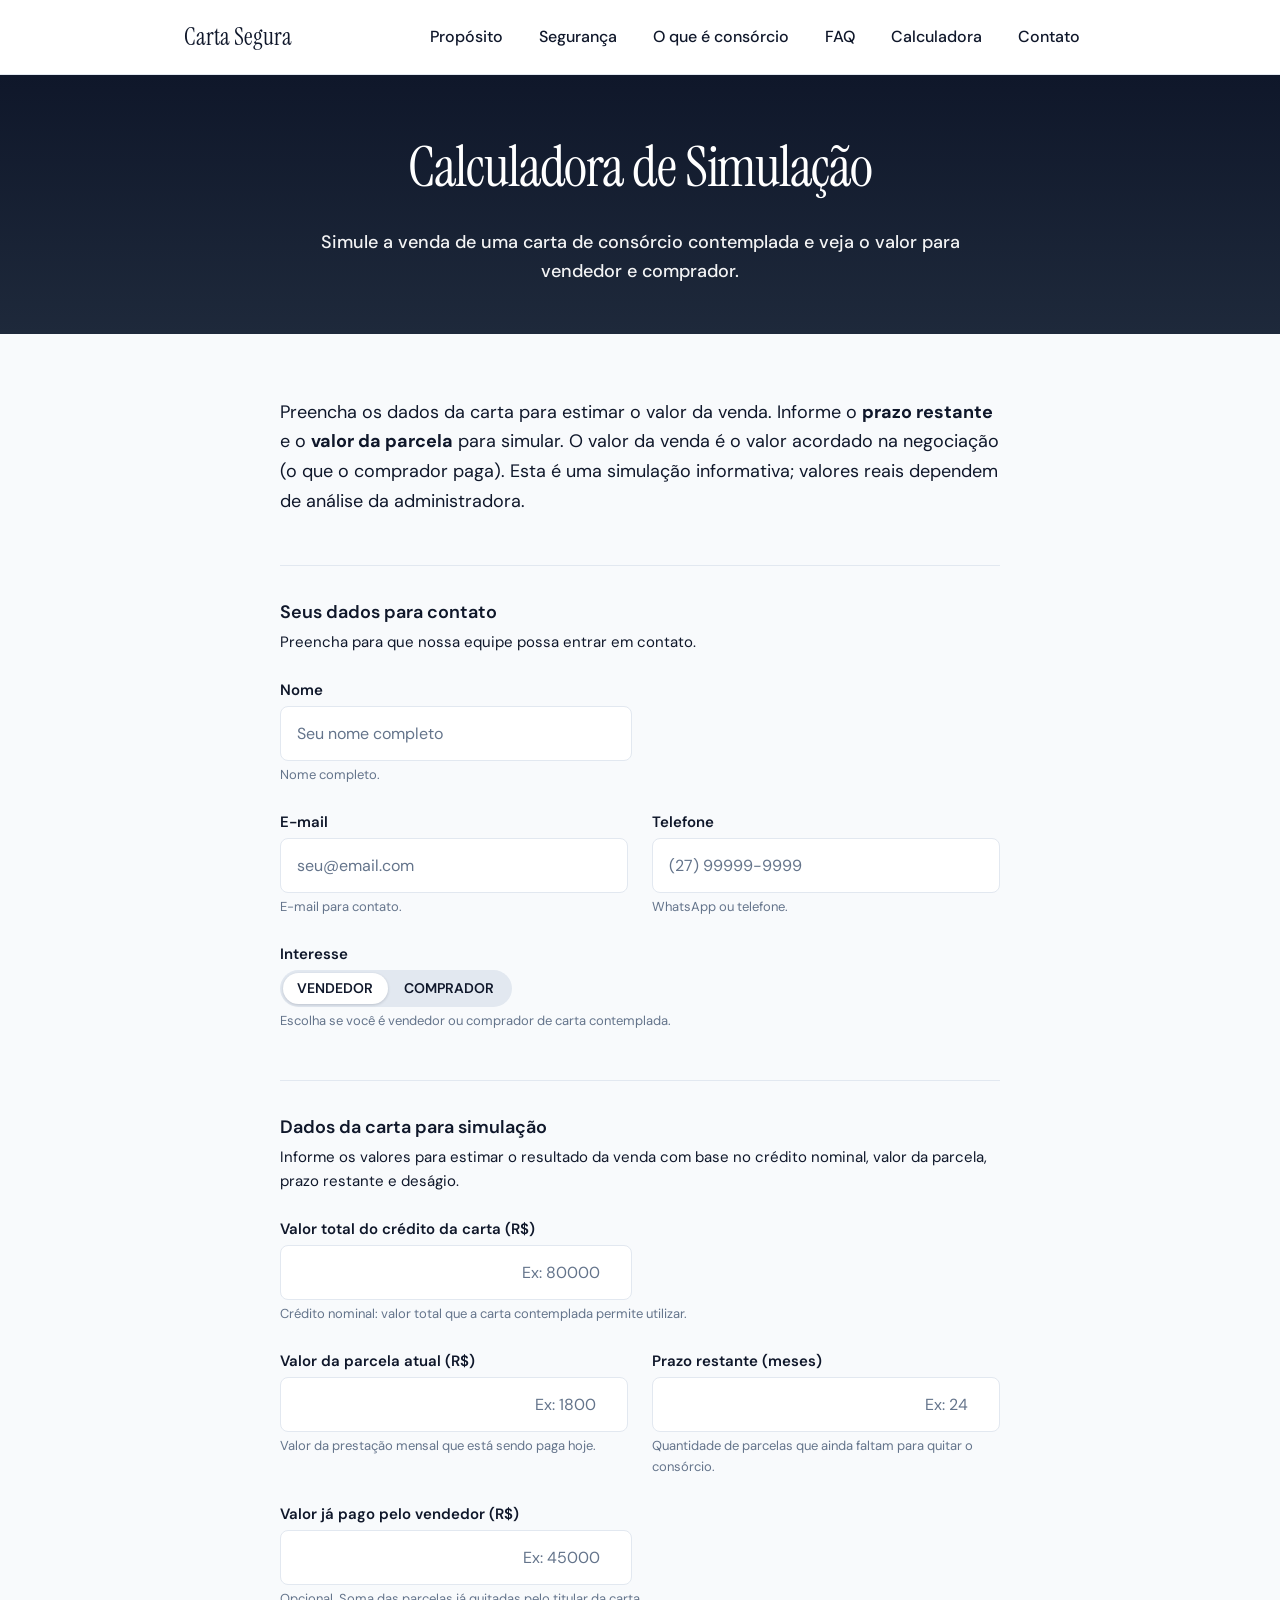
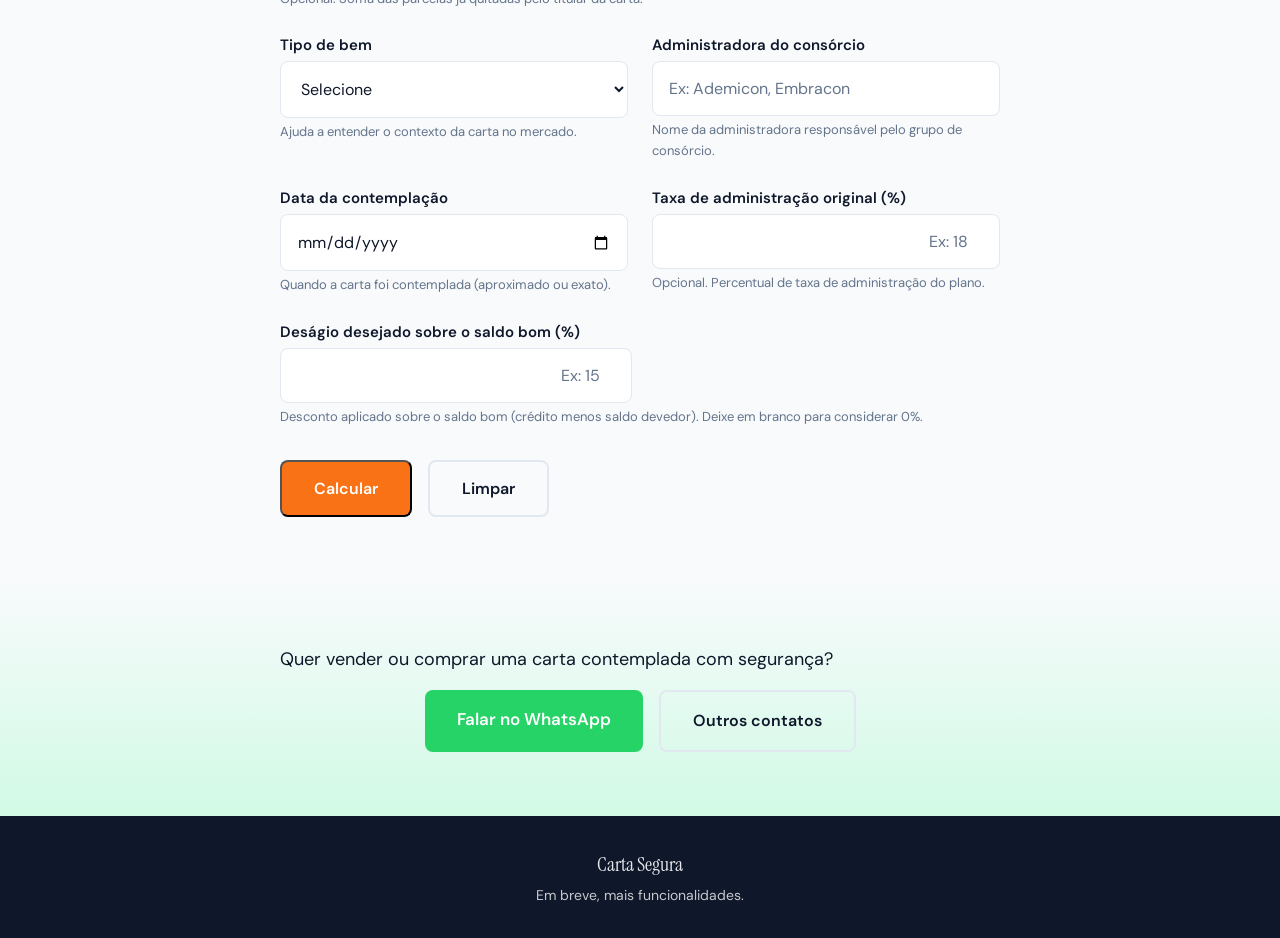
==== calculadora.html @ e3331265 "first version" ====
<!DOCTYPE html>
<html lang="pt-BR">
<head>
  <meta charset="UTF-8">
  <meta name="viewport" content="width=device-width, initial-scale=1.0">
  <meta name="description" content="Simule a venda de uma carta de consórcio contemplada e veja o valor da venda, o lucro do vendedor e a vantagem do comprador. Envie seus dados para continuar a negociação pelo WhatsApp com a Carta Segura.">
  <title>Simulador de Venda de Carta de Consórcio Contemplada — Carta Segura</title>
  <link rel="canonical" href="https://www.cartasegura.com.br/calculadora.html">
  <meta property="og:title" content="Simulador de Venda de Carta de Consórcio Contemplada — Carta Segura">
  <meta property="og:description" content="Calculadora gratuita para estimar a venda de carta contemplada: valor da venda, lucro do vendedor e economia do comprador, com continuidade via WhatsApp.">
  <meta property="og:type" content="website">
  <meta property="og:url" content="https://www.cartasegura.com.br/calculadora.html">
  <meta property="og:image" content="https://www.cartasegura.com.br/og-image-carta-segura.png">
  <meta name="twitter:card" content="summary_large_image">
  <meta name="twitter:title" content="Simulador de Venda de Carta de Consórcio Contemplada — Carta Segura">
  <meta name="twitter:description" content="Simule a venda de sua carta contemplada e receba atendimento via WhatsApp com especialistas da Carta Segura.">
  <!-- Google tag (gtag.js) -->
  <script async src="https://www.googletagmanager.com/gtag/js?id=G-836F8RKCVV"></script>
  <script>
    window.dataLayer = window.dataLayer || [];
    function gtag(){dataLayer.push(arguments);}
    gtag('js', new Date());

    gtag('config', 'G-836F8RKCVV');
  </script>
  <link rel="stylesheet" href="css/style.css">
  <link rel="preconnect" href="https://fonts.googleapis.com">
  <link rel="preconnect" href="https://fonts.gstatic.com" crossorigin>
  <link href="https://fonts.googleapis.com/css2?family=DM+Sans:ital,opsz,wght@0,9..40,400;0,9..40,500;0,9..40,600;0,9..40,700&family=Instrument+Serif:ital@0;1&display=swap" rel="stylesheet">
</head>
<body>
  <header class="header">
    <div class="header__inner">
      <a href="index.html" class="logo" aria-label="Carta Segura - Página inicial">Carta Segura</a>
      <button type="button" class="nav-toggle" aria-label="Abrir menu" aria-expanded="false">
        <span class="nav-toggle__bar"></span>
        <span class="nav-toggle__bar"></span>
        <span class="nav-toggle__bar"></span>
      </button>
      <nav class="nav" aria-label="Navegação principal">
        <ul class="nav__list">
          <li><a href="index.html#proposito">Propósito</a></li>
          <li><a href="index.html#seguranca">Segurança</a></li>
          <li><a href="o-que-e-consorcio.html">O que é consórcio</a></li>
          <li><a href="faq.html">FAQ</a></li>
          <li><a href="calculadora.html">Calculadora</a></li>
          <li><a href="index.html#contato">Contato</a></li>
        </ul>
      </nav>
    </div>
  </header>

  <main>
    <section class="hero hero--compact">
      <div class="hero__inner">
        <h1 class="hero__title">Calculadora de Simulação</h1>
        <p class="hero__tagline">Simule a venda de uma carta de consórcio contemplada e veja o valor para vendedor e comprador.</p>
      </div>
    </section>

    <section class="section section--alt">
      <div class="container container--prose">
        <p class="section__lead">Preencha os dados da carta para estimar o valor da venda. Informe o <strong>prazo restante</strong> e o <strong>valor da parcela</strong> para simular. O valor da venda é o valor acordado na negociação (o que o comprador paga). Esta é uma simulação informativa; valores reais dependem de análise da administradora.</p>

        <form id="calc-form" class="calc-form" novalidate>
          <div class="calc-form-divider">
            <h3 class="calc-form-divider__title">Seus dados para contato</h3>
            <p class="calc-form-divider__desc">Preencha para que nossa equipe possa entrar em contato.</p>
          </div>
          <div class="calc-field">
            <label class="calc-field__label" for="contato-nome">Nome</label>
            <input type="text" id="contato-nome" class="calc-field__input" placeholder="Seu nome completo" required autocomplete="name" aria-describedby="contato-nome-desc">
            <span id="contato-nome-desc" class="calc-field__hint">Nome completo.</span>
          </div>
          <div class="calc-field-row">
            <div class="calc-field">
              <label class="calc-field__label" for="contato-email">E-mail</label>
              <input type="email" id="contato-email" class="calc-field__input" placeholder="seu@email.com" required autocomplete="email" aria-describedby="contato-email-desc">
              <span id="contato-email-desc" class="calc-field__hint">E-mail para contato.</span>
            </div>
            <div class="calc-field">
              <label class="calc-field__label" for="contato-telefone">Telefone</label>
              <input type="tel" id="contato-telefone" class="calc-field__input" placeholder="(27) 99999-9999" required autocomplete="tel" aria-describedby="contato-telefone-desc">
              <span id="contato-telefone-desc" class="calc-field__hint">WhatsApp ou telefone.</span>
            </div>
          </div>
          <div class="calc-field">
            <label class="calc-field__label" for="contato-interesse">Interesse</label>
            <div class="calc-toggle" role="radiogroup" aria-describedby="contato-interesse-desc">
              <button type="button" class="calc-toggle__option is-active" data-value="vender" aria-pressed="true">
                VENDEDOR
              </button>
              <button type="button" class="calc-toggle__option" data-value="comprar" aria-pressed="false">
                COMPRADOR
              </button>
              <input type="hidden" id="contato-interesse" name="contato-interesse" value="vender" required>
            </div>
            <span id="contato-interesse-desc" class="calc-field__hint">Escolha se você é vendedor ou comprador de carta contemplada.</span>
          </div>

          <div id="dados-carta-section" hidden>
            <div class="calc-form-divider">
              <h3 class="calc-form-divider__title">Dados da carta para simulação</h3>
              <p class="calc-form-divider__desc">Informe os valores para estimar o resultado da venda com base no crédito nominal, valor da parcela, prazo restante e deságio.</p>
            </div>
            <div class="calc-field calc-field--number">
              <label class="calc-field__label" for="valor-credito">Valor total do crédito da carta (R$)</label>
              <input type="number" id="valor-credito" class="calc-field__input" min="0" step="1000" placeholder="Ex: 80000" required aria-describedby="valor-credito-desc">
              <span id="valor-credito-desc" class="calc-field__hint">Crédito nominal: valor total que a carta contemplada permite utilizar.</span>
            </div>
            <div class="calc-field-row">
              <div class="calc-field calc-field--number">
                <label class="calc-field__label" for="valor-parcela">Valor da parcela atual (R$)</label>
                <input type="number" id="valor-parcela" class="calc-field__input" min="0" step="100" placeholder="Ex: 1800" required aria-describedby="valor-parcela-desc">
                <span id="valor-parcela-desc" class="calc-field__hint">Valor da prestação mensal que está sendo paga hoje.</span>
              </div>
              <div class="calc-field calc-field--number">
                <label class="calc-field__label" for="prazo-restante">Prazo restante (meses)</label>
                <input type="number" id="prazo-restante" class="calc-field__input" min="1" step="1" placeholder="Ex: 24" required aria-describedby="prazo-restante-desc">
                <span id="prazo-restante-desc" class="calc-field__hint">Quantidade de parcelas que ainda faltam para quitar o consórcio.</span>
              </div>
            </div>
            <div class="calc-field calc-field--number">
              <label class="calc-field__label" for="valor-pago">Valor já pago pelo vendedor (R$)</label>
              <input type="number" id="valor-pago" class="calc-field__input" min="0" step="1000" placeholder="Ex: 45000" aria-describedby="valor-pago-desc">
              <span id="valor-pago-desc" class="calc-field__hint">Opcional. Soma das parcelas já quitadas pelo titular da carta.</span>
            </div>
            <div class="calc-field-row">
              <div class="calc-field">
                <label class="calc-field__label" for="tipo-bem-vendedor">Tipo de bem</label>
                <select id="tipo-bem-vendedor" class="calc-field__input" aria-describedby="tipo-bem-vendedor-desc">
                  <option value="">Selecione</option>
                  <option value="Imóvel">Imóvel</option>
                  <option value="Automóvel">Automóvel</option>
                  <option value="Veículo pesado">Veículo pesado</option>
                  <option value="Outro">Outro</option>
                </select>
                <span id="tipo-bem-vendedor-desc" class="calc-field__hint">Ajuda a entender o contexto da carta no mercado.</span>
              </div>
              <div class="calc-field">
                <label class="calc-field__label" for="administradora-consorcio">Administradora do consórcio</label>
                <input type="text" id="administradora-consorcio" class="calc-field__input" placeholder="Ex: Ademicon, Embracon" aria-describedby="administradora-consorcio-desc">
                <span id="administradora-consorcio-desc" class="calc-field__hint">Nome da administradora responsável pelo grupo de consórcio.</span>
              </div>
            </div>
            <div class="calc-field-row">
              <div class="calc-field">
                <label class="calc-field__label" for="data-contemplacao">Data da contemplação</label>
                <input type="date" id="data-contemplacao" class="calc-field__input" aria-describedby="data-contemplacao-desc">
                <span id="data-contemplacao-desc" class="calc-field__hint">Quando a carta foi contemplada (aproximado ou exato).</span>
              </div>
              <div class="calc-field calc-field--number">
                <label class="calc-field__label" for="taxa-adm">Taxa de administração original (%)</label>
                <input type="number" id="taxa-adm" class="calc-field__input" min="0" max="100" step="0.1" placeholder="Ex: 18" aria-describedby="taxa-adm-desc">
                <span id="taxa-adm-desc" class="calc-field__hint">Opcional. Percentual de taxa de administração do plano.</span>
              </div>
            </div>
            <div class="calc-field calc-field--number">
              <label class="calc-field__label" for="desagio-vendedor">Deságio desejado sobre o saldo bom (%)</label>
              <input type="number" id="desagio-vendedor" class="calc-field__input" min="0" max="100" step="0.5" placeholder="Ex: 15" aria-describedby="desagio-vendedor-desc">
              <span id="desagio-vendedor-desc" class="calc-field__hint">Desconto aplicado sobre o saldo bom (crédito menos saldo devedor). Deixe em branco para considerar 0%.</span>
            </div>
          </div>

          <div id="perfil-compra-section">
            <div class="calc-form-divider">
              <h3 class="calc-form-divider__title">Perfil de compra (opcional)</h3>
              <p class="calc-form-divider__desc">Se você também está avaliando a compra de uma carta, preencha para enriquecer a simulação.</p>
            </div>
            <div class="calc-field-row">
            <div class="calc-field calc-field--number">
                <label class="calc-field__label" for="comprador-valor-credito">Valor de crédito desejado (R$)</label>
                <input type="number" id="comprador-valor-credito" class="calc-field__input" min="0" step="1000" placeholder="Ex: 80000" aria-describedby="comprador-valor-credito-desc">
                <span id="comprador-valor-credito-desc" class="calc-field__hint">Quanto você gostaria de ter em crédito para compra do bem.</span>
              </div>
            <div class="calc-field calc-field--number">
                <label class="calc-field__label" for="comprador-capital-disponivel">Capital disponível para entrada (R$)</label>
                <input type="number" id="comprador-capital-disponivel" class="calc-field__input" min="0" step="1000" placeholder="Ex: 20000" aria-describedby="comprador-capital-disponivel-desc">
                <span id="comprador-capital-disponivel-desc" class="calc-field__hint">Quanto você tem hoje para investir na compra da carta.</span>
              </div>
            </div>
            <div class="calc-field-row">
              <div class="calc-field">
                <label class="calc-field__label" for="comprador-finalidade">Finalidade da compra</label>
                <select id="comprador-finalidade" class="calc-field__input" aria-describedby="comprador-finalidade-desc">
                  <option value="">Selecione</option>
                  <option value="Uso próprio">Uso próprio</option>
                  <option value="Investimento para aluguel">Investimento para aluguel</option>
                  <option value="Complementação de crédito">Complementação de crédito</option>
                  <option value="Outro">Outro</option>
                </select>
                <span id="comprador-finalidade-desc" class="calc-field__hint">Como você pretende utilizar o crédito.</span>
              </div>
              <div class="calc-field">
                <label class="calc-field__label" for="comprador-tipo-bem">Tipo de bem do interesse</label>
                <select id="comprador-tipo-bem" class="calc-field__input" aria-describedby="comprador-tipo-bem-desc">
                  <option value="">Selecione</option>
                  <option value="Imóvel">Imóvel</option>
                  <option value="Automóvel">Automóvel</option>
                  <option value="Veículo pesado">Veículo pesado</option>
                  <option value="Outro">Outro</option>
                </select>
                <span id="comprador-tipo-bem-desc" class="calc-field__hint">Ajuda a direcionar melhor a análise da Carta Segura.</span>
              </div>
            </div>
          </div>
          <div class="calc-actions">
            <button type="submit" class="btn btn--primary" id="btn-calcular" hidden>Calcular</button>
            <a href="https://wa.me/5527992289588" id="btn-whatsapp-form" class="btn btn--whatsapp js-whatsapp-enrich" target="_blank" rel="noopener noreferrer">
              Falar com especialista no WhatsApp
            </a>
            <button type="reset" class="btn btn--secondary">Limpar</button>
          </div>
        </form>

        <div id="calc-result" class="calc-result" aria-live="polite" hidden>
          <h2 class="section__title">Resultado da simulação</h2>

          <div class="calc-result__values-wrapper">
            <div class="calc-result__values calc-views">
              <div class="calc-view calc-view--vendedor" id="view-vendedor">
                <h3 class="calc-view__title">Para quem está vendendo</h3>
                <p class="calc-view__tagline">Veja o saldo bom, o deságio aplicado e o valor sugerido de venda</p>
                <dl class="calc-result__list">
                  <div class="calc-result__row">
                    <dt>Crédito nominal da carta</dt>
                    <dd id="result-vendedor-credito">—</dd>
                  </div>
                  <div class="calc-result__row">
                    <dt>Saldo devedor restante</dt>
                    <dd id="result-vendedor-saldo-devedor">—</dd>
                  </div>
                  <div class="calc-result__row calc-result__row--highlight">
                    <dt>Saldo bom (crédito − saldo devedor)</dt>
                    <dd id="result-vendedor-saldo-bom">—</dd>
                  </div>
                  <div class="calc-result__row">
                    <dt>Valor que você já pagou (investido)</dt>
                    <dd id="result-vendedor-investido">—</dd>
                  </div>
                  <div class="calc-result__row">
                    <dt>Deságio aplicado sobre o saldo bom</dt>
                    <dd id="result-vendedor-desagio">—</dd>
                  </div>
                  <div class="calc-result__row calc-result__row--highlight calc-result__row--positive">
                    <dt>Valor sugerido de venda da carta</dt>
                    <dd id="result-vendedor-valor-venda">—</dd>
                  </div>
                  <div class="calc-result__row calc-result__row--muted">
                    <dt>Lucro estimado em relação ao que você já pagou</dt>
                    <dd id="result-lucro-vendedor">—</dd>
                  </div>
                </dl>
                <p class="calc-view__takeaway" id="takeaway-vendedor">Com base no crédito, saldo devedor e deságio escolhido, esta é uma estimativa de valor de mercado para a sua carta.</p>
              </div>

              <div class="calc-view calc-view--comprador" id="view-comprador">
                <h3 class="calc-view__title">Para quem está comprando</h3>
                <p class="calc-view__tagline">Compare quanto investe, o crédito que recebe e se o capital disponível é suficiente</p>
                <dl class="calc-result__list">
                  <div class="calc-result__row">
                    <dt>Crédito que você obtém com a carta</dt>
                    <dd id="result-comprador-credito">—</dd>
                  </div>
                  <div class="calc-result__row">
                    <dt>Valor sugerido a investir nesta carta</dt>
                    <dd id="result-comprador-paga">—</dd>
                  </div>
                  <div class="calc-result__row">
                    <dt>Seu capital disponível para investir</dt>
                    <dd id="result-comprador-capital-disponivel">—</dd>
                  </div>
                  <div class="calc-result__row calc-result__row--highlight calc-result__row--positive calc-result__row--hidden" id="row-economia">
                    <dt>Economia em relação ao valor de face do crédito</dt>
                    <dd id="result-economia">—</dd>
                  </div>
                </dl>
                <p class="calc-view__takeaway" id="takeaway-comprador">Você adquire um crédito à vista pagando menos que em um empréstimo ou financiamento tradicional.</p>
              </div>
            </div>
            <div class="calc-result__overlay">
              <p class="calc-result__overlay-text">Para uma simulação personalizada e valores exatos, fale conosco no WhatsApp.</p>
              <a href="https://wa.me/5527992289588" class="btn btn--whatsapp btn--whatsapp-lg js-whatsapp-enrich" target="_blank" rel="noopener noreferrer">Abrir WhatsApp</a>
            </div>
          </div>

          <p class="calc-result__disclaimer">Simulação meramente informativa. Para operações reais e números precisos, entre em contato pela administradora do grupo ou <a href="https://wa.me/5527992289588" class="js-whatsapp-enrich" target="_blank" rel="noopener noreferrer">fale conosco no WhatsApp</a>.</p>
        </div>
      </div>
    </section>

    <section class="section section--contact">
      <div class="container">
        <p class="section__lead">Quer vender ou comprar uma carta contemplada com segurança?</p>
        <div class="contact-ctas">
          <a href="https://wa.me/5527992289588" class="btn btn--whatsapp btn--whatsapp-lg js-whatsapp-enrich" target="_blank" rel="noopener noreferrer">Falar no WhatsApp</a>
          <a href="index.html#contato" class="btn btn--secondary">Outros contatos</a>
        </div>
      </div>
    </section>
  </main>

  <footer class="footer">
    <div class="footer__inner">
      <p class="footer__brand">Carta Segura</p>
      <p class="footer__copy">Em breve, mais funcionalidades.</p>
    </div>
  </footer>

  <script src="js/calculadora.js"></script>
  <script src="js/main.js"></script>
</body>
</html>
---- css/style.css ----
/* Carta Segura — design system */
:root {
  /* Cores de Fundo e Superfície (Transparência e Limpeza) */
  --background: #ffffff;
  --surface: #f8fafc;
  --surface-border: #e2e8f0;

  /* Azul Marinho Escuro (Segurança e Solidez Financeira) */
  --primary-navy: #0f172a;
  --sidebar-navy: #1e293b;

  /* Verde Validação (Garantia anti-fraude e Status) */
  --verified-green: #10b981;
  --verified-bg: #d1fae5;

  /* Laranja/Coral (Botões de Ação e Fluxo de Transação) */
  --accent-orange: #f97316;
  --accent-hover: #ea580c;

  /* Tipografia (Legibilidade) */
  --text-main: #0f172a;
  --text-muted: #64748b;

  /* Contato WhatsApp (cor de marca) */
  --color-whatsapp: #25d366;

  /* Layout e tipografia */
  --font-sans: "DM Sans", system-ui, sans-serif;
  --font-serif: "Instrument Serif", Georgia, serif;
  --space-xs: 0.25rem;
  --space-sm: 0.5rem;
  --space-md: 1rem;
  --space-lg: 1.5rem;
  --space-xl: 2rem;
  --space-2xl: 3rem;
  --space-3xl: 4rem;
  --max-width: 720px;
  --max-width-wide: 960px;
  --radius: 8px;
  --shadow: 0 2px 8px rgba(15, 23, 42, 0.08);
  --shadow-lg: 0 8px 24px rgba(15, 23, 42, 0.12);
}

*,
*::before,
*::after {
  box-sizing: border-box;
}

html {
  scroll-behavior: smooth;
}

body {
  margin: 0;
  font-family: var(--font-sans);
  font-size: 1rem;
  line-height: 1.6;
  color: var(--text-main);
  background: var(--surface);
}

/* Header */
.header {
  position: sticky;
  top: 0;
  z-index: 100;
  background: var(--background);
  border-bottom: 1px solid var(--surface-border);
}

.header__inner {
  max-width: var(--max-width-wide);
  margin: 0 auto;
  padding: var(--space-md) var(--space-lg);
  display: flex;
  align-items: center;
  justify-content: space-between;
}

.logo {
  font-family: var(--font-serif);
  font-size: 1.5rem;
  font-weight: 400;
  color: var(--primary-navy);
  text-decoration: none;
}

.logo:hover {
  color: var(--sidebar-navy);
}

.nav-toggle {
  display: flex;
  flex-direction: column;
  gap: 5px;
  padding: var(--space-sm);
  background: none;
  border: none;
  cursor: pointer;
  color: var(--text-main);
}

.nav-toggle__bar {
  width: 22px;
  height: 2px;
  background: currentColor;
  border-radius: 1px;
  transition: transform 0.2s, opacity 0.2s;
}

.nav-toggle[aria-expanded="true"] .nav-toggle__bar:nth-child(1) {
  transform: translateY(7px) rotate(45deg);
}

.nav-toggle[aria-expanded="true"] .nav-toggle__bar:nth-child(2) {
  opacity: 0;
}

.nav-toggle[aria-expanded="true"] .nav-toggle__bar:nth-child(3) {
  transform: translateY(-7px) rotate(-45deg);
}

.nav__list {
  list-style: none;
  margin: 0;
  padding: 0;
  display: none;
}

.nav__list a {
  color: var(--text-main);
  text-decoration: none;
  font-weight: 500;
  padding: var(--space-sm) var(--space-md);
  display: block;
}

.nav__list a:hover {
  color: var(--primary-navy);
}

@media (min-width: 768px) {
  .nav-toggle {
    display: none;
  }

  .nav__list {
    display: flex;
    gap: var(--space-xs);
  }

  .nav__list a {
    padding: var(--space-sm) var(--space-md);
  }
}

/* Hero */
.hero {
  background: linear-gradient(180deg, var(--primary-navy) 0%, var(--sidebar-navy) 100%);
  color: #fff;
  padding: var(--space-3xl) var(--space-lg);
  text-align: center;
}

.hero__inner {
  max-width: var(--max-width);
  margin: 0 auto;
}

.hero__title {
  font-family: var(--font-serif);
  font-size: clamp(2.25rem, 6vw, 3.5rem);
  font-weight: 400;
  margin: 0 0 var(--space-md);
  letter-spacing: -0.02em;
}

.hero__tagline {
  font-size: 1.125rem;
  opacity: 0.95;
  margin: 0 0 var(--space-lg);
  font-weight: 500;
}

.hero__sub {
  font-size: 1rem;
  opacity: 0.9;
  margin: 0 0 var(--space-xl);
  max-width: 42ch;
  margin-left: auto;
  margin-right: auto;
  line-height: 1.65;
}

.hero__sub strong {
  font-weight: 600;
}

.hero--compact {
  padding: var(--space-2xl) var(--space-lg);
}

.hero--compact .hero__tagline {
  margin-bottom: 0;
}

/* Buttons */
.btn {
  display: inline-block;
  padding: var(--space-md) var(--space-xl);
  font-family: var(--font-sans);
  font-size: 1rem;
  font-weight: 600;
  text-decoration: none;
  border-radius: var(--radius);
  cursor: pointer;
  transition: background 0.2s, color 0.2s, transform 0.15s;
}

.btn--primary {
  background: var(--accent-orange);
  color: #fff;
}

.btn--primary:hover {
  background: var(--accent-hover);
  color: #fff;
}

.btn--whatsapp {
  background: var(--color-whatsapp);
  color: #fff;
  border: none;
}

.btn--whatsapp:hover {
  background: #20bd5a;
  color: #fff;
  filter: brightness(1.05);
}

.btn--secondary {
  background: transparent;
  color: var(--primary-navy);
  border: 2px solid var(--surface-border);
}

.btn--secondary:hover {
  background: var(--surface);
  border-color: var(--primary-navy);
}

/* Calculadora */
.calc-form {
  margin-top: var(--space-xl);
}

.calc-field {
  margin-bottom: var(--space-lg);
}

.calc-field-row {
  display: grid;
  gap: var(--space-lg);
}

@media (min-width: 480px) {
  .calc-field-row {
    grid-template-columns: 1fr 1fr;
  }
}

.calc-field__label {
  display: block;
  font-size: 0.9375rem;
  font-weight: 600;
  color: var(--primary-navy);
  margin-bottom: var(--space-xs);
}

.calc-field__input {
  width: 100%;
  max-width: 22rem;
  padding: var(--space-md);
  font-family: var(--font-sans);
  font-size: 1rem;
  border: 1px solid var(--surface-border);
  border-radius: var(--radius);
  color: var(--text-main);
  background: var(--background);
}

.calc-field__input:focus {
  outline: none;
  border-color: var(--accent-orange);
  box-shadow: 0 0 0 3px rgba(249, 115, 22, 0.15);
}

.calc-field__input::placeholder {
  color: var(--text-muted);
}

.calc-field__hint {
  display: block;
  font-size: 0.8125rem;
  color: var(--text-muted);
  margin-top: var(--space-xs);
}

.calc-field--number .calc-field__input {
  text-align: right;
  font-variant-numeric: tabular-nums;
}

.calc-form-divider {
  margin: var(--space-2xl) 0 var(--space-lg);
  padding-top: var(--space-xl);
  border-top: 1px solid var(--surface-border);
}

.calc-form-divider__title {
  font-size: 1.125rem;
  font-weight: 600;
  color: var(--primary-navy);
  margin: 0 0 var(--space-xs);
}

.calc-form-divider__desc {
  font-size: 0.9375rem;
  color: var(--text-muted);
  margin: 0;
}

.calc-field__radios {
  margin: 0;
  padding: var(--space-md) 0;
  border: none;
}

.calc-radio {
  display: flex;
  align-items: center;
  gap: var(--space-sm);
  cursor: pointer;
  padding: var(--space-sm) 0;
  font-size: 1rem;
  color: var(--text-main);
}

.calc-radio input {
  width: 1.125rem;
  height: 1.125rem;
  margin: 0;
  accent-color: var(--accent-orange);
}

.calc-radio span {
  flex: 1;
}

.calc-toggle {
  display: inline-flex;
  align-items: center;
  padding: 3px;
  border-radius: 999px;
  background: #e2e8f0;
  gap: 2px;
}

.calc-toggle__option {
  border: none;
  background: transparent;
  color: var(--primary-navy);
  font-family: var(--font-sans);
  font-size: 0.875rem;
  font-weight: 600;
  padding: 0.4rem 0.9rem;
  border-radius: 999px;
  cursor: pointer;
  transition: background 0.15s ease, color 0.15s ease, transform 0.1s ease;
}

.calc-toggle__option.is-active {
  background: #fff;
  color: var(--primary-navy);
  box-shadow: 0 1px 3px rgba(15, 23, 42, 0.18);
}

.calc-toggle__option:focus-visible {
  outline: 2px solid var(--accent-orange);
  outline-offset: 2px;
}

.sr-only {
  position: absolute;
  width: 1px;
  height: 1px;
  padding: 0;
  margin: -1px;
  overflow: hidden;
  clip: rect(0, 0, 0, 0);
  white-space: nowrap;
  border: 0;
}

.calc-actions {
  display: flex;
  flex-wrap: wrap;
  gap: var(--space-md);
  margin-top: var(--space-xl);
}

.calc-result {
  margin-top: var(--space-2xl);
  padding: var(--space-xl);
  background: var(--background);
  border: 1px solid var(--surface-border);
  border-radius: var(--radius);
  box-shadow: var(--shadow);
}

.calc-result__list {
  margin: 0;
  padding: 0;
  list-style: none;
}

.calc-result__row {
  display: flex;
  flex-wrap: wrap;
  justify-content: space-between;
  align-items: baseline;
  gap: var(--space-sm);
  padding: var(--space-md) 0;
  border-bottom: 1px solid var(--surface-border);
}

.calc-result__row:last-of-type {
  border-bottom: none;
}

.calc-result__row--highlight dd {
  font-size: 1.25rem;
  font-weight: 700;
  color: var(--primary-navy);
}

.calc-result__row dt {
  margin: 0;
  font-size: 0.9375rem;
  font-weight: 500;
  color: var(--text-main);
}

.calc-result__row dd {
  margin: 0;
  font-size: 1rem;
  font-weight: 600;
  color: var(--primary-navy);
}

.calc-result__row--muted dd {
  font-weight: 500;
  color: var(--verified-green);
}

.calc-result__row--hidden {
  display: none;
}

.calc-result__disclaimer {
  margin: var(--space-lg) 0 0;
  padding-top: var(--space-lg);
  border-top: 1px solid var(--surface-border);
  font-size: 0.8125rem;
  color: var(--text-muted);
}

.calc-result__disclaimer a {
  color: var(--color-whatsapp);
  font-weight: 600;
  text-decoration: none;
}

.calc-result__disclaimer a:hover {
  text-decoration: underline;
}

.calc-result__values-wrapper {
  position: relative;
  margin-top: var(--space-xl);
}

.calc-result__values {
  filter: blur(5px);
  user-select: none;
  pointer-events: none;
  transition: filter 0.3s ease;
}

.calc-result__overlay {
  position: absolute;
  inset: 0;
  display: flex;
  flex-direction: column;
  align-items: center;
  justify-content: center;
  gap: var(--space-lg);
  padding: var(--space-xl);
  background: rgba(255, 255, 255, 0.85);
  border-radius: var(--radius);
}

.calc-result__overlay-text {
  margin: 0;
  font-size: 1rem;
  font-weight: 600;
  color: var(--primary-navy);
  text-align: center;
  max-width: 22rem;
}

.btn--whatsapp-lg {
  padding: var(--space-md) var(--space-xl);
  font-size: 1.0625rem;
}

.contact-ctas {
  display: flex;
  flex-wrap: wrap;
  gap: var(--space-md);
  justify-content: center;
  margin-top: var(--space-md);
}

.calc-views {
  display: grid;
  gap: var(--space-xl);
  margin-top: var(--space-xl);
}

@media (min-width: 640px) {
  .calc-views {
    grid-template-columns: 1fr 1fr;
  }
}

.calc-view {
  padding: var(--space-xl);
  background: var(--surface);
  border-radius: var(--radius);
  border: 1px solid var(--surface-border);
}

.calc-view--vendedor {
  border-left: 4px solid var(--accent-orange);
}

.calc-view--comprador {
  border-left: 4px solid var(--verified-green);
}

.calc-view__title {
  font-family: var(--font-serif);
  font-size: 1.25rem;
  font-weight: 400;
  color: var(--primary-navy);
  margin: 0 0 var(--space-xs);
}

.calc-view__tagline {
  font-size: 0.875rem;
  color: var(--text-muted);
  margin: 0 0 var(--space-lg);
  line-height: 1.4;
}

.calc-view__takeaway {
  margin: var(--space-lg) 0 0;
  padding-top: var(--space-md);
  border-top: 1px solid var(--surface-border);
  font-size: 0.9375rem;
  color: var(--text-main);
  line-height: 1.5;
}

.calc-result__row--positive dd {
  color: var(--verified-green);
}

/* Sections */
.section {
  padding: var(--space-3xl) var(--space-lg);
  background: var(--background);
}

.section--alt {
  background: var(--surface);
}

.section--contact {
  background: linear-gradient(180deg, var(--surface) 0%, var(--verified-bg) 100%);
}

.container {
  max-width: var(--max-width);
  margin: 0 auto;
}

.section__title {
  font-family: var(--font-serif);
  font-size: clamp(1.75rem, 4vw, 2.25rem);
  font-weight: 400;
  color: var(--primary-navy);
  margin: 0 0 var(--space-md);
}

.section__lead {
  font-size: 1.125rem;
  color: var(--text-muted);
  margin: 0 0 var(--space-lg);
  line-height: 1.65;
}

.section p {
  margin: 0 0 var(--space-md);
  color: var(--text-main);
}

.section p:last-child {
  margin-bottom: 0;
}

/* Prose (páginas de conteúdo) */
.container--prose {
  max-width: var(--max-width);
}

.prose__list {
  margin: var(--space-lg) 0;
  padding-left: 1.5rem;
  color: var(--text-main);
  line-height: 1.7;
}

.prose__list li {
  margin-bottom: var(--space-sm);
}

.prose__list li:last-child {
  margin-bottom: 0;
}

.prose__list ul {
  margin-top: var(--space-sm);
  margin-bottom: var(--space-sm);
  padding-left: 1.25rem;
}

.prose__list--numbered {
  list-style: decimal;
}

.prose__list--stats {
  list-style: disc;
}

.prose__note {
  margin: var(--space-xl) 0 0;
  padding: var(--space-lg);
  background: var(--verified-bg);
  border-left: 4px solid var(--verified-green);
  border-radius: var(--radius);
  font-size: 0.9375rem;
  color: var(--text-main);
}

.prose__note strong {
  color: var(--primary-navy);
}

/* FAQ */
.faq-list {
  margin: var(--space-lg) 0 0;
  padding: 0;
  list-style: none;
}

.faq-item {
  border-bottom: 1px solid var(--surface-border);
  padding: var(--space-lg) 0;
}

.faq-item:first-child {
  padding-top: 0;
}

.faq-item__q {
  margin: 0;
  font-size: 1rem;
  font-weight: 600;
  color: var(--primary-navy);
  line-height: 1.4;
}

.faq-item__a {
  margin: var(--space-sm) 0 0;
  font-size: 0.9375rem;
  color: var(--text-main);
  line-height: 1.65;
}

.faq-item__a:last-child {
  margin-bottom: 0;
}

.faq-item__a strong {
  color: var(--primary-navy);
}

/* Pillars */
.pillars {
  list-style: none;
  margin: var(--space-xl) 0 0;
  padding: 0;
  display: grid;
  gap: var(--space-lg);
}

.pillar {
  background: var(--background);
  padding: var(--space-xl);
  border-radius: var(--radius);
  border: 1px solid var(--surface-border);
  box-shadow: var(--shadow);
}

.pillar__title {
  font-size: 1.125rem;
  font-weight: 600;
  color: var(--primary-navy);
  margin: 0 0 var(--space-sm);
}

.pillar__text {
  margin: 0;
  font-size: 0.9375rem;
  color: var(--text-muted);
  line-height: 1.6;
}

@media (min-width: 640px) {
  .pillars {
    grid-template-columns: repeat(2, 1fr);
  }
}

/* Contact */
.contact {
  margin-top: var(--space-xl);
  text-align: center;
}

.contact__link {
  display: block;
  font-size: 1.25rem;
  font-weight: 600;
  color: var(--primary-navy);
  text-decoration: none;
  margin-bottom: var(--space-lg);
}

.contact__link:hover {
  text-decoration: underline;
}

.contact .btn--whatsapp {
  margin-bottom: var(--space-lg);
}

.contact__note {
  font-size: 0.9375rem;
  color: var(--text-muted);
  margin-bottom: var(--space-md);
}

.contact__forttu {
  font-size: 0.9375rem;
  color: var(--primary-navy);
  text-decoration: none;
  font-weight: 500;
}

.contact__forttu:hover {
  text-decoration: underline;
}

/* Footer */
.footer {
  background: var(--primary-navy);
  color: rgba(255, 255, 255, 0.9);
  padding: var(--space-xl) var(--space-lg);
  text-align: center;
}

.footer__inner {
  max-width: var(--max-width-wide);
  margin: 0 auto;
}

.footer__brand {
  font-family: var(--font-serif);
  font-size: 1.25rem;
  margin: 0 0 var(--space-xs);
}

.footer__copy {
  font-size: 0.875rem;
  opacity: 0.85;
  margin: 0;
}

.footer__brand-line {
  margin-bottom: var(--space-md);
}

.footer__sponsor {
  display: inline-flex;
  align-items: center;
  gap: var(--space-sm);
}

.footer__sponsor-label {
  font-size: 0.8125rem;
  opacity: 0.9;
}

.footer__sponsor-logo {
  height: 24px;
  width: auto;
  display: block;
  filter: brightness(1.05);
}

.footer__copyright {
  font-size: 0.8125rem;
  opacity: 0.8;
  margin: var(--space-md) 0 0;
}

/* Mobile nav open */
.nav.is-open .nav__list {
  display: block;
  position: absolute;
  top: 100%;
  left: 0;
  right: 0;
  background: var(--background);
  border-bottom: 1px solid var(--surface-border);
  padding: var(--space-md);
  box-shadow: var(--shadow-lg);
}

.nav.is-open .nav__list li {
  border-bottom: 1px solid var(--surface-border);
}

.nav.is-open .nav__list li:last-child {
  border-bottom: none;
}

.nav.is-open .nav__list a {
  padding: var(--space-md);
}
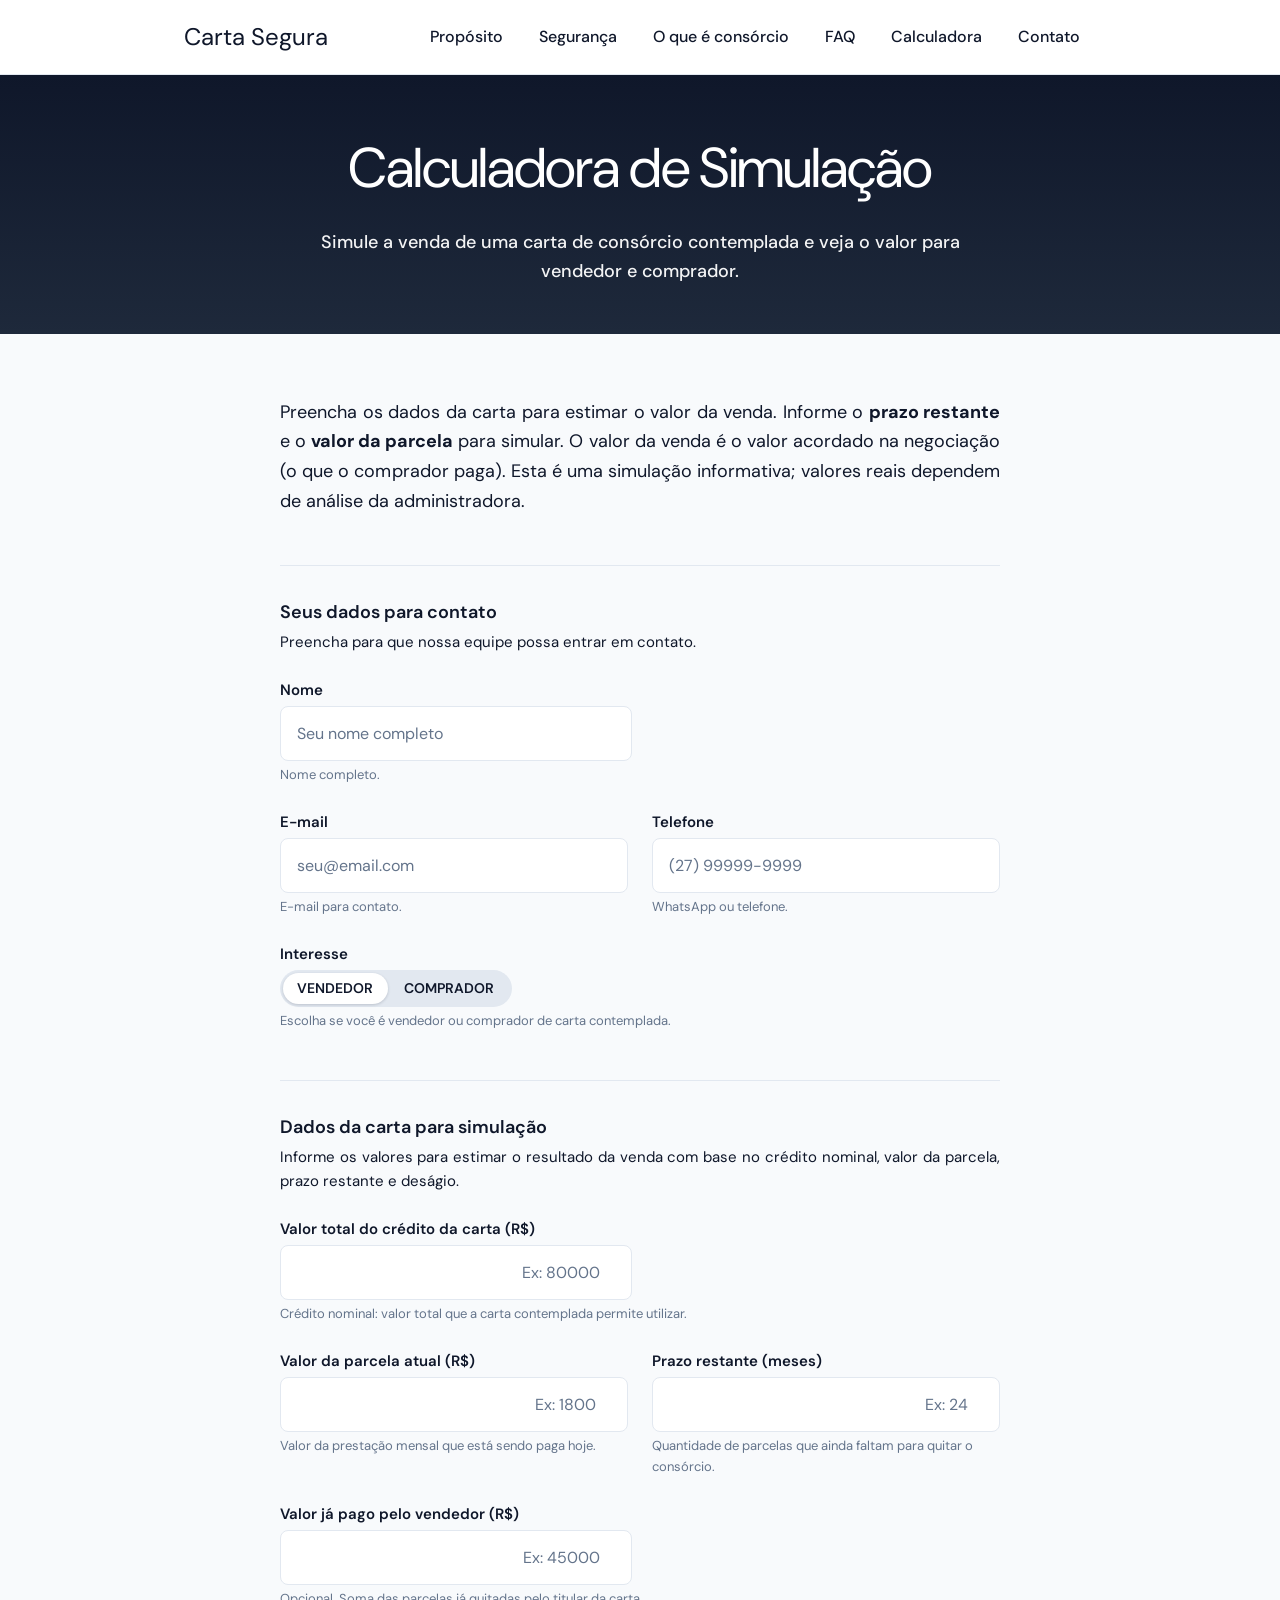
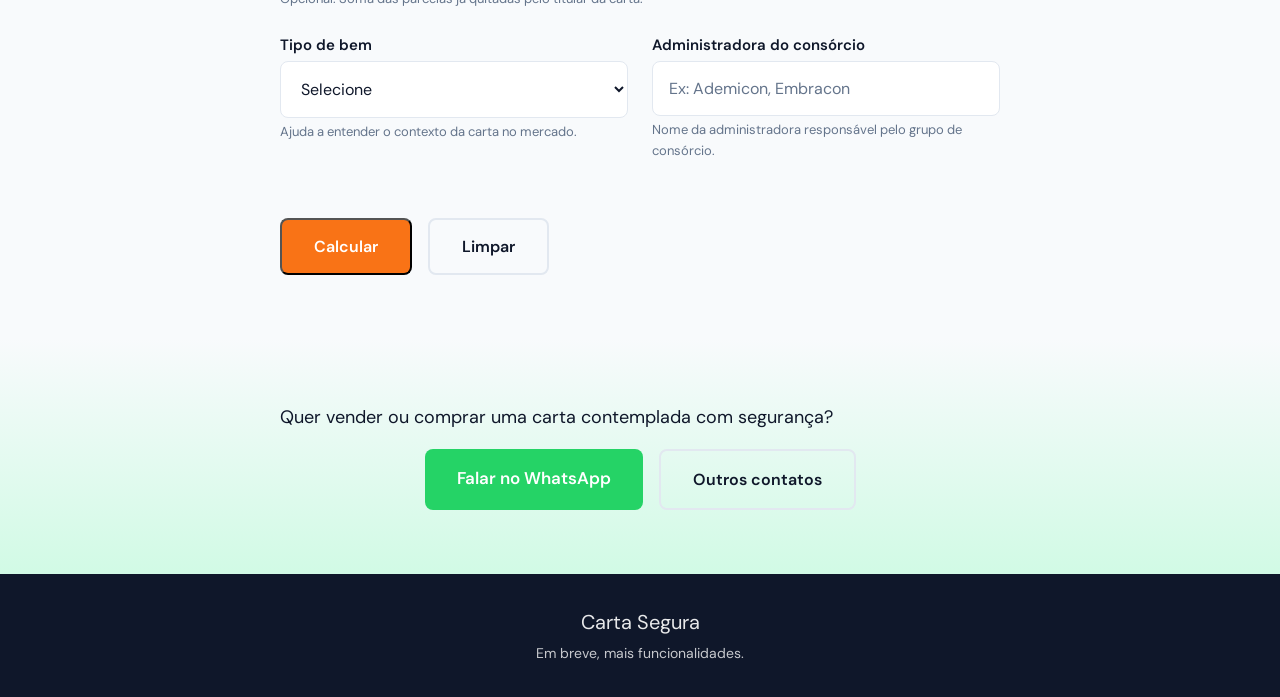
==== commit 782ba116: "fix font + calc" ====
--- a/calculadora.html
+++ b/calculadora.html
@@ -143,23 +143,6 @@
                 <span id="administradora-consorcio-desc" class="calc-field__hint">Nome da administradora responsável pelo grupo de consórcio.</span>
               </div>
             </div>
-            <div class="calc-field-row">
-              <div class="calc-field">
-                <label class="calc-field__label" for="data-contemplacao">Data da contemplação</label>
-                <input type="date" id="data-contemplacao" class="calc-field__input" aria-describedby="data-contemplacao-desc">
-                <span id="data-contemplacao-desc" class="calc-field__hint">Quando a carta foi contemplada (aproximado ou exato).</span>
-              </div>
-              <div class="calc-field calc-field--number">
-                <label class="calc-field__label" for="taxa-adm">Taxa de administração original (%)</label>
-                <input type="number" id="taxa-adm" class="calc-field__input" min="0" max="100" step="0.1" placeholder="Ex: 18" aria-describedby="taxa-adm-desc">
-                <span id="taxa-adm-desc" class="calc-field__hint">Opcional. Percentual de taxa de administração do plano.</span>
-              </div>
-            </div>
-            <div class="calc-field calc-field--number">
-              <label class="calc-field__label" for="desagio-vendedor">Deságio desejado sobre o saldo bom (%)</label>
-              <input type="number" id="desagio-vendedor" class="calc-field__input" min="0" max="100" step="0.5" placeholder="Ex: 15" aria-describedby="desagio-vendedor-desc">
-              <span id="desagio-vendedor-desc" class="calc-field__hint">Desconto aplicado sobre o saldo bom (crédito menos saldo devedor). Deixe em branco para considerar 0%.</span>
-            </div>
           </div>
 
           <div id="perfil-compra-section">
--- a/css/style.css
+++ b/css/style.css
@@ -26,7 +26,7 @@
 
   /* Layout e tipografia */
   --font-sans: "DM Sans", system-ui, sans-serif;
-  --font-serif: "Instrument Serif", Georgia, serif;
+  --font-serif: "DM Sans", system-ui, sans-serif;
   --space-xs: 0.25rem;
   --space-sm: 0.5rem;
   --space-md: 1rem;
@@ -637,6 +637,11 @@
   max-width: var(--max-width);
 }
 
+.container--prose p,
+.container--prose li {
+  text-align: justify;
+}
+
 .prose__list {
   margin: var(--space-lg) 0;
   padding-left: 1.5rem;
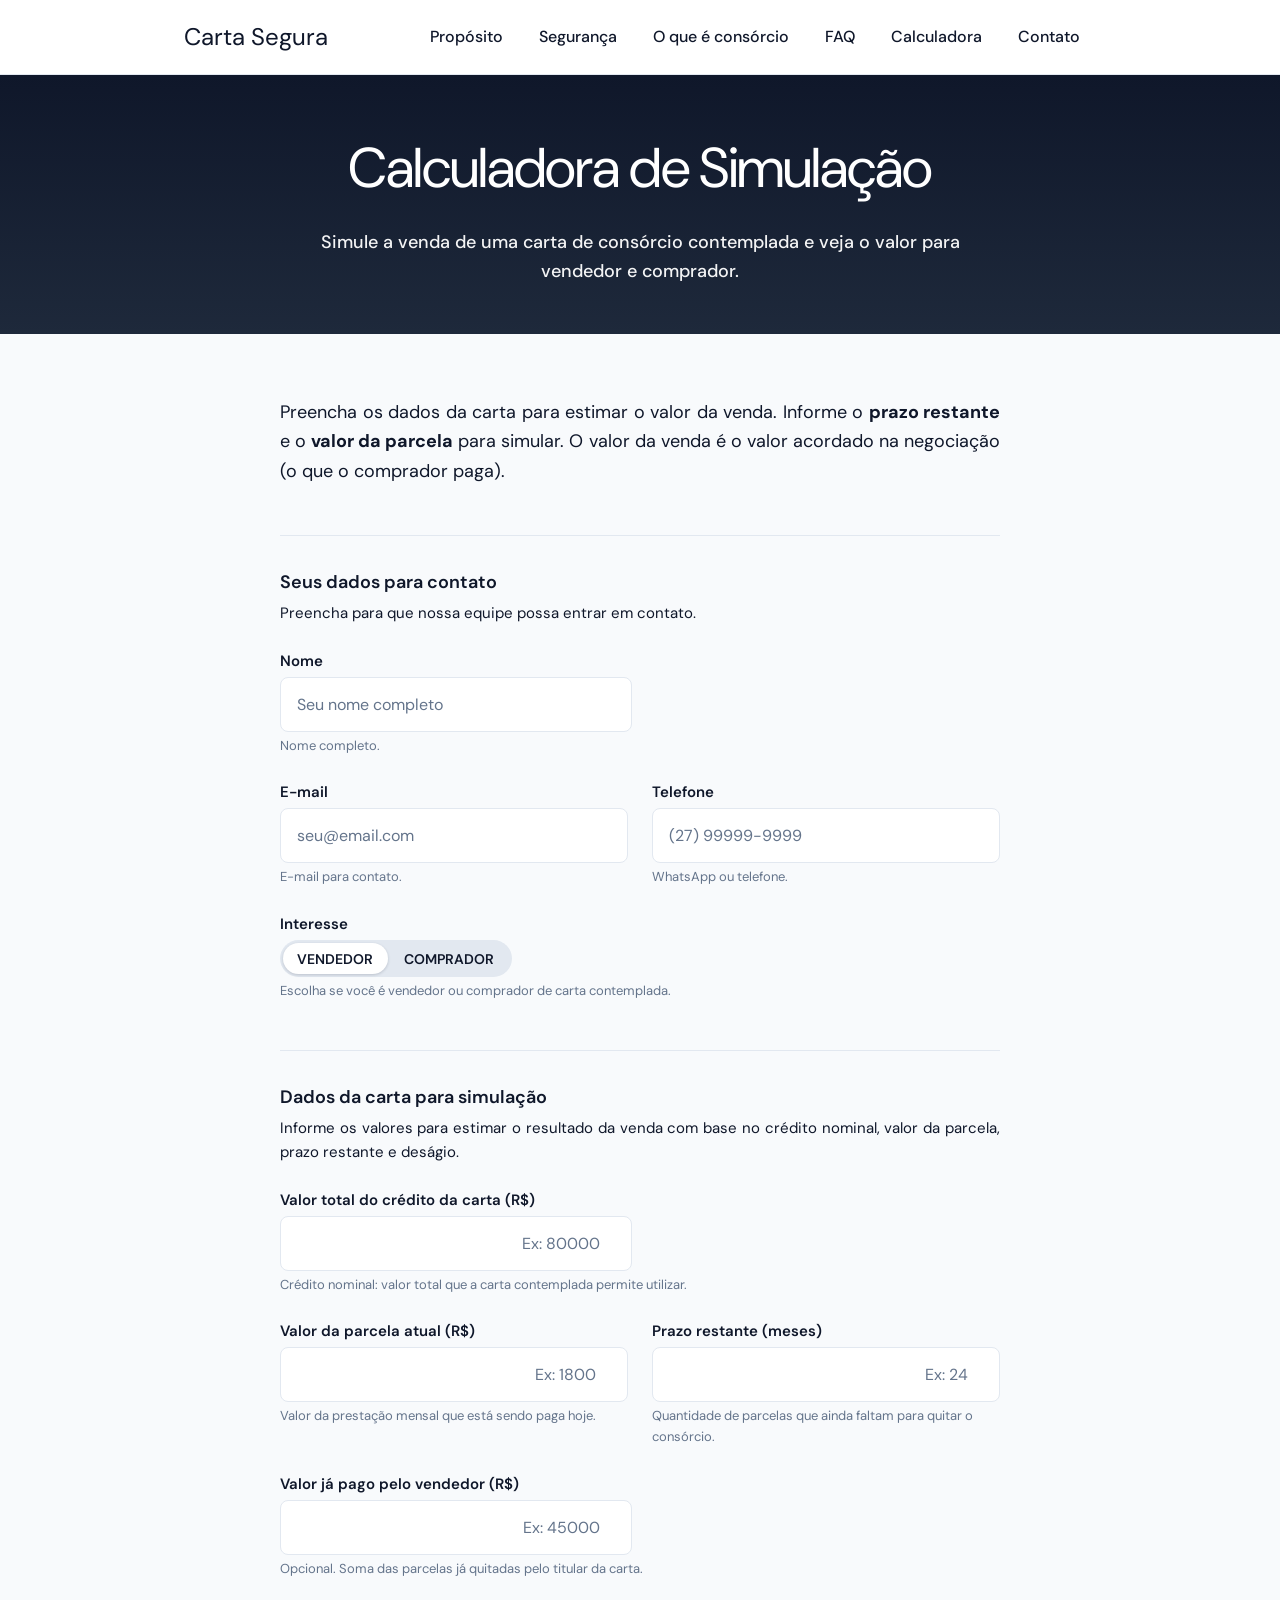
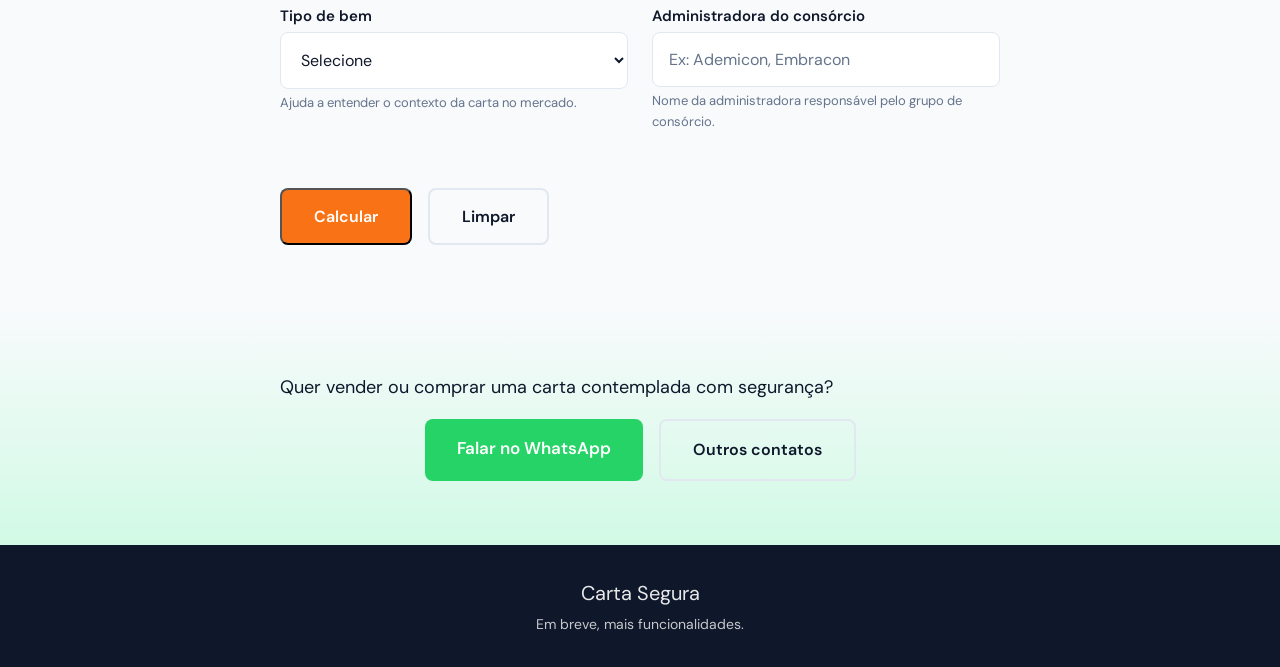
==== commit f66dde45: "fix calc text content." ====
--- a/calculadora.html
+++ b/calculadora.html
@@ -60,7 +60,7 @@
 
     <section class="section section--alt">
       <div class="container container--prose">
-        <p class="section__lead">Preencha os dados da carta para estimar o valor da venda. Informe o <strong>prazo restante</strong> e o <strong>valor da parcela</strong> para simular. O valor da venda é o valor acordado na negociação (o que o comprador paga). Esta é uma simulação informativa; valores reais dependem de análise da administradora.</p>
+        <p class="section__lead">Preencha os dados da carta para estimar o valor da venda. Informe o <strong>prazo restante</strong> e o <strong>valor da parcela</strong> para simular. O valor da venda é o valor acordado na negociação (o que o comprador paga).</p>
 
         <form id="calc-form" class="calc-form" novalidate>
           <div class="calc-form-divider">
